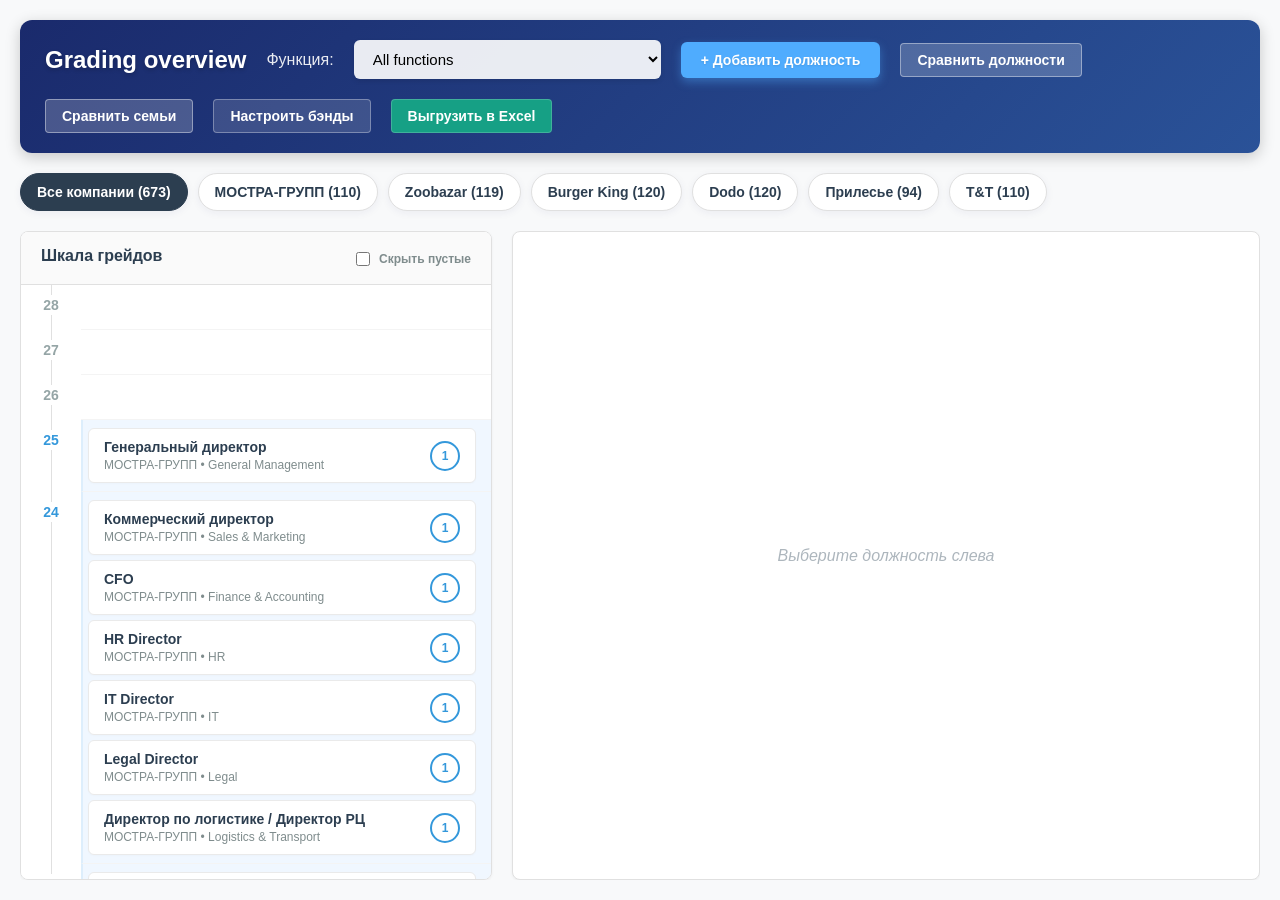
==== index.html @ 786655ca "Add index page for GitHub Pages" ====
<!DOCTYPE html>
<html lang="ru">
<head>
    <meta charset="UTF-8">
    <meta http-equiv="refresh" content="0; url=./grading.html">
    <meta name="viewport" content="width=device-width, initial-scale=1.0">
    <title>Grading overview</title>
</head>
<body>
    <p>Redirecting to <a href="./grading.html">Grading overview</a>...</p>
</body>
</html>
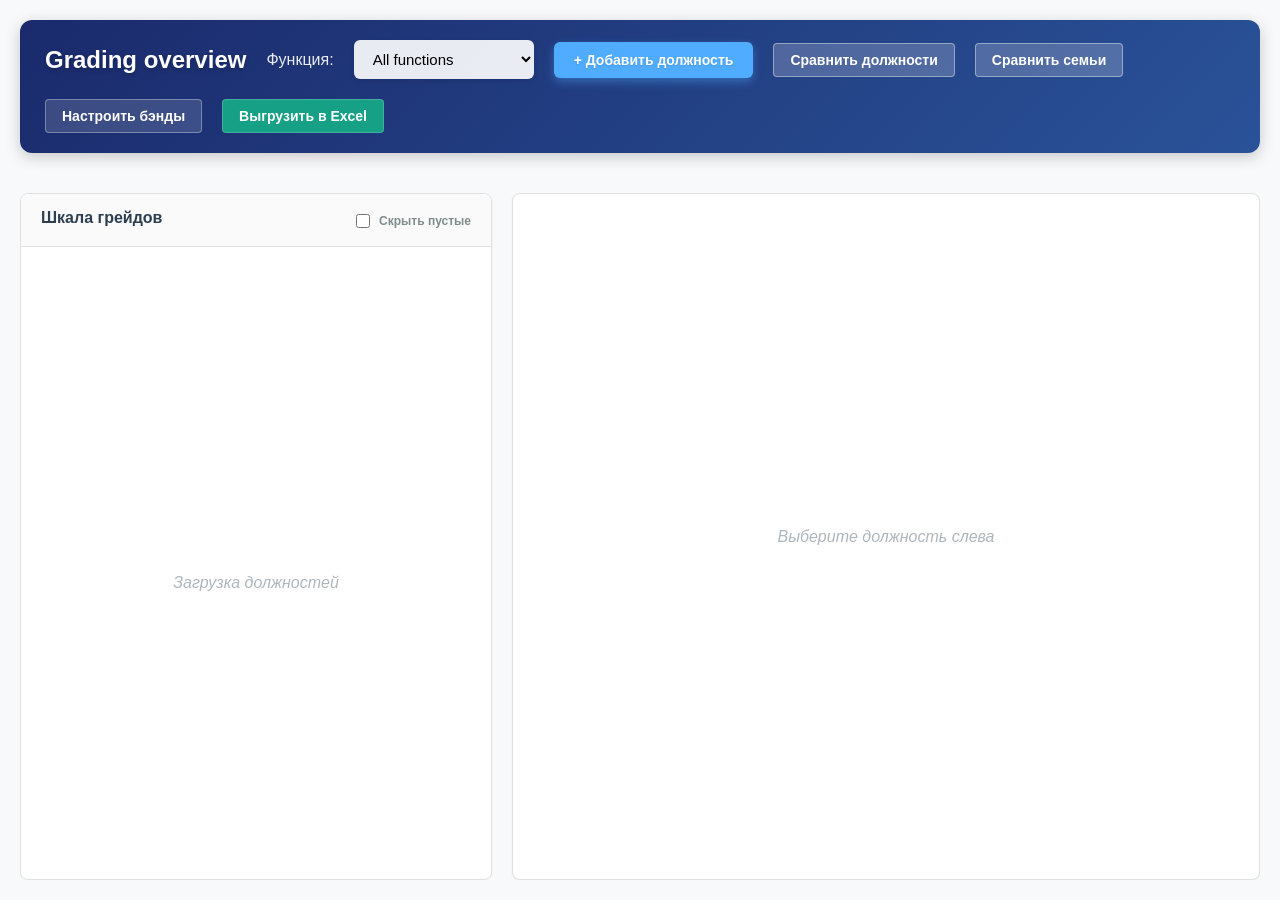
==== commit e436bf6c: "Grading explorer" ====
--- a/index.html
+++ b/index.html
@@ -4,7 +4,7 @@
     <meta charset="UTF-8">
     <meta http-equiv="refresh" content="0; url=./grading.html">
     <meta name="viewport" content="width=device-width, initial-scale=1.0">
-    <title>Grading overview</title>
+    <title>Grading explorer</title>
 </head>
 <body>
     <p>Redirecting to <a href="./grading.html">Grading overview</a>...</p>
